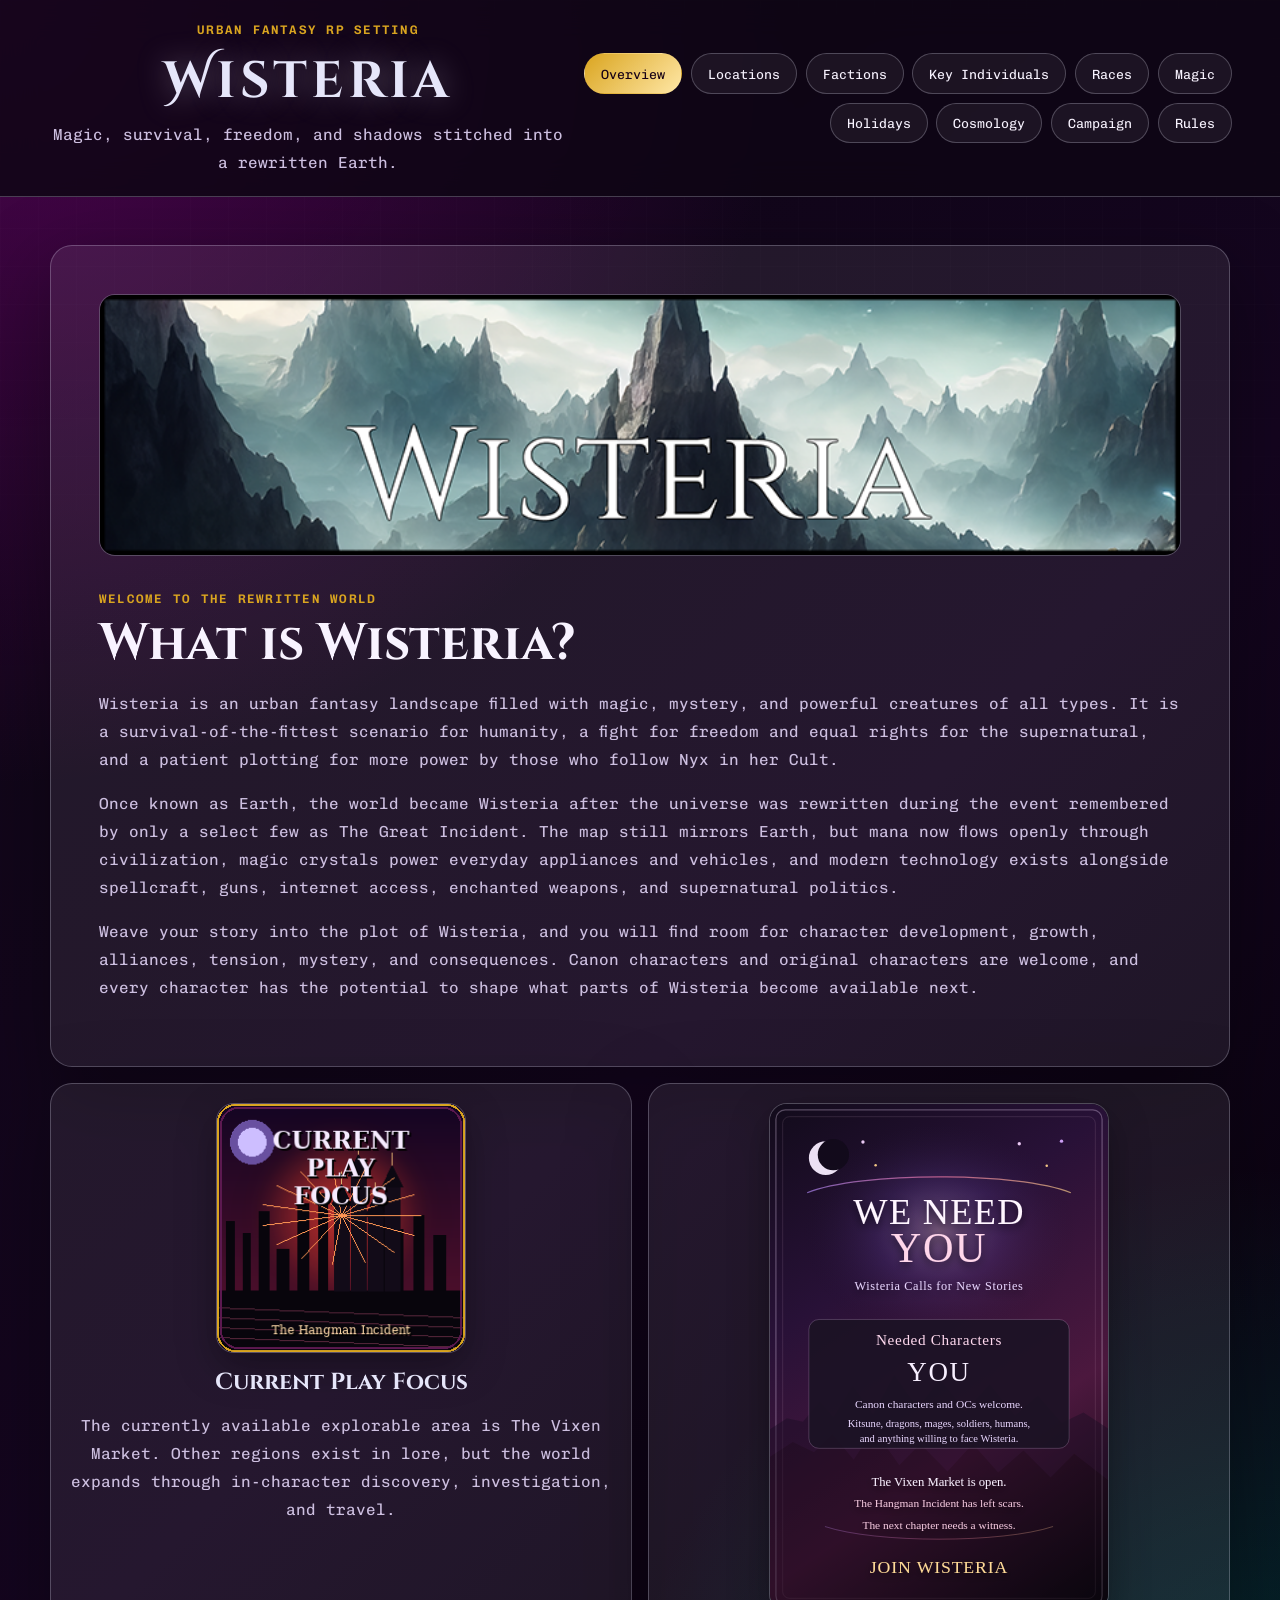
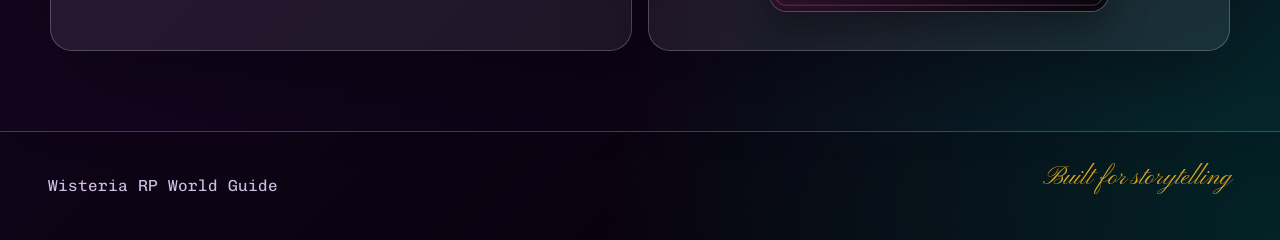
==== index.html @ d71d9c73 "Update 8" ====
<!DOCTYPE html>
<html lang="en">
<head>
  <meta charset="UTF-8" />
  <meta name="viewport" content="width=device-width, initial-scale=1.0" />
  <meta name="description" content="Wisteria RP world guide and navigation hub." />
  <title>Wisteria World</title>
  <link rel="preconnect" href="https://fonts.googleapis.com">
  <link rel="preconnect" href="https://fonts.gstatic.com" crossorigin>
  <link href="https://fonts.googleapis.com/css2?family=Cinzel:wght@500;700&family=Cinzel+Decorative:wght@700&family=Chivo+Mono:wght@300;400;600&family=Pinyon+Script&display=swap" rel="stylesheet">
  <link rel="icon" href="assets/images/wisteria-planet.png" />
  <link rel="stylesheet" href="styles.css" />
</head>
<body>
  <a class="skip-link" href="#main-content">Skip to content</a>

  <header class="site-header">
    <div class="brand-block">
      <p class="eyebrow">Urban Fantasy RP Setting</p>
      <h1 style="text-align: center;">Wisteria</h1>
      <p class="tagline" style="text-align: center;">Magic, survival, freedom, and shadows stitched into a rewritten Earth.</p>
    </div>

    <button class="nav-toggle" type="button" aria-expanded="false" aria-controls="primary-navigation">
      <span class="sr-only">Toggle navigation</span>
      ☰
    </button>

    <nav id="primary-navigation" class="primary-nav" aria-label="Primary navigation">
      <button class="nav-link active" data-section="overview">Overview</button>
      <button class="nav-link" data-section="locations">Locations</button>
      <button class="nav-link" data-section="factions">Factions</button>
      <button class="nav-link" data-section="characters">Key Individuals</button>
      <button class="nav-link" data-section="races">Races</button>
      <button class="nav-link" data-section="magic">Magic</button>
      <button class="nav-link" data-section="holidays">Holidays</button>
      <button class="nav-link" data-section="cosmology">Cosmology</button>
      <button class="nav-link" data-section="campaign">Campaign</button>
      <button class="nav-link" data-section="rules">Rules</button>
    </nav>
  </header>

  <main id="main-content">
    <section id="overview" class="content-section active-section" aria-labelledby="overview-title">
      <div class="hero-panel overview-hero">
        <figure class="image-frame overview-banner">
          <img src="assets/images/wisteria-title-banner.png" alt="Wisteria title banner over a mountain landscape" />
        </figure>
        <div>
          <p class="eyebrow">Welcome to the rewritten world</p>
          <h2 id="overview-title">What is Wisteria?</h2>
          <p>
            Wisteria is an urban fantasy landscape filled with magic, mystery, and powerful creatures of all types. It is a survival-of-the-fittest scenario for humanity, a fight for freedom and equal rights for the supernatural, and a patient plotting for more power by those who follow Nyx in her Cult.
          </p>
          <p>
            Once known as Earth, the world became Wisteria after the universe was rewritten during the event remembered by only a select few as The Great Incident. The map still mirrors Earth, but mana now flows openly through civilization, magic crystals power everyday appliances and vehicles, and modern technology exists alongside spellcraft, guns, internet access, enchanted weapons, and supernatural politics.
          </p>
          <p>
            Weave your story into the plot of Wisteria, and you will find room for character development, growth, alliances, tension, mystery, and consequences. Canon characters and original characters are welcome, and every character has the potential to shape what parts of Wisteria become available next.
          </p>
        </div>
      </div>

      <div class="info-grid two-column">
        <article class="info-card current-focus-card">
          <img class="square-symbol" src="assets/images/current-play-focus.png" alt="Current Play Focus graphic for the Hangman Incident" />
          <h3>Current Play Focus</h3>
          <p>
            The currently available explorable area is The Vixen Market. Other regions exist in lore, but the world expands through in-character discovery, investigation, and travel.
          </p>
        </article>
        <article class="info-card needed-card">
          <img class="needed-poster" src="assets/images/we-need-you-poster.svg" alt="We Need You poster for Wisteria's Needed Characters section" />
        </article>
      </div>
    </section>

    <section id="locations" class="content-section" aria-labelledby="locations-title">
      <div class="section-heading">
        <p class="eyebrow">Cities and territories</p>
        <h2 id="locations-title">Important Locations</h2>
        <p>Each location is tied to a real-world place so new players can understand where everything sits on Wisteria’s Earth-matching map.</p>
      </div>

      <div class="location-list">
        <article class="feature-card">
          <figure class="image-frame"><img src="assets/images/vixen-market-location-horizontal.jpg" alt="The Vixen Market banner showing a red-lit supernatural city" /></figure>
          <div>
            <h3>The Vixen Market</h3>
            <p class="meta">Real-world location: Paris, France</p>
            <p>
              The Vixen Market is a sprawling city three times the size of Paris, having overtaken the city entirely after Wisteria was born. It is best understood as a self-sufficient supernatural red-light city where prostitution and drugs are legal, but murder and rape are not tolerated. The city contains everything needed to survive within its borders, including a Merchants Circle for wares of all kinds and a farming section that provides food for its population.
            </p>
            <p>
              The Fushimi Clan runs the government of The Vixen Market, with Fushimi Kageka acting as its current leader. The Vixen Market Security serves as the city’s army, defending it from the war between humanity and the supernatural. Kageka maintains a treaty with humanity against Dracul Dominion because she disagrees with the methods used by Kai Natsumi and sympathizes with humans due to having grown up around them.
            </p>
          </div>
        </article>

        <article class="feature-card">
          <figure class="image-frame"><img src="assets/images/eternal-night-city-location-horizontal.jpg" alt="The Eternal Night City banner beneath a moonlit sky" /></figure>
          <div>
            <h3>The Eternal Night City</h3>
            <p class="meta">Real-world location: Oslo, Norway</p>
            <p>
              The Eternal Night City is a city that never sees daylight, ruled by the remaining sliver of Nyx, the True Goddess of Darkness and Night. It is known as one of the greatest gatherings of mages in the world, drawing spellcasters from every race through dreams of the Goddess calling out to them. What truly happens within the city is unknown to outsiders, making it one of the most secretive and dangerous places in Wisteria.
            </p>
            <p>
              The city is protected through both law and magic, with humanity and the supernatural forced to recognize its sovereignty. Any who attack its residents face the full force of the city’s defenses, meaning Nyx herself and the few monsters she still commands. Residents must give at least mana to sustain Nyx so she can continue protecting the city, while humans are often treated as second-class citizens unless they prove themselves worthy of her attention.
            </p>
          </div>
        </article>

        <article class="feature-card">
          <figure class="image-frame"><img src="assets/images/dracul-dominion-location-horizontal.jpg" alt="Dracul Dominion castle on a dark hill beneath storm clouds" /></figure>
          <div>
            <h3>Dracul Dominion</h3>
            <p class="meta">Real-world location: Transylvania / Romania and surrounding countries</p>
            <p>
              Dracul Dominion stretches across Romania and surrounding countries, forming a sanctuary for supernatural creatures from every region and tradition in the world. The Dominion is ruled by King Dracula, also known as Vlad Tepes the Third, with Queen Natsumi as his consort. Its castles, forests, and fortified territories serve as a declaration that the supernatural will never again be owned, hunted, or controlled without resistance.
            </p>
            <p>
              This country is not built only for vampires or creatures of the night, but for supernatural beings of all kinds. It serves as one of the primary fighting forces against anyone attempting to strip supernatural creatures of their freedom or rights. Within its borders, the Tepes Clan stands as one of the most powerful ruling families in Wisteria, with Dracula, Natsumi, Satoru, and Cneajna serving as the heads of the clan.
            </p>
          </div>
        </article>

        <article class="feature-card">
          <figure class="image-frame"><img src="assets/images/new-hope-city-location-horizontal.jpg" alt="New Hope City banner showing a futuristic human stronghold" /></figure>
          <div>
            <h3>New Hope City</h3>
            <p class="meta">Real-world location: Richmond, Virginia, United States</p>
            <p>
              New Hope City is one of the most important human strongholds in Wisteria, located in Richmond, Virginia on the American East Coast. While 85% of the remaining human population exists throughout America rather than in the city alone, New Hope City stands as a major center of human organization, defense, and rebuilding. It is a place where people who were once used to ordinary Earth now struggle to adapt to mana, supernatural politics, and a world that no longer belongs only to them.
            </p>
            <p>
              The United Earth Defense Force resides here, combining modern soldiers, human mages, paladins, light-based magic, crystal-powered equipment, firearms, and salvaged modern infrastructure. The city represents humanity’s attempt to survive without pretending Wisteria can be changed back into the old Earth. It is guarded, tense, ambitious, and deeply aware that every decision may determine whether humanity survives as a power or becomes a footnote.
            </p>
          </div>
        </article>
      </div>

      <div class="section-heading sub-heading">
        <p class="eyebrow">Player References</p>
        <h3>Available City Maps</h3>
        <p>These maps can be used as visual references for in-character movement, district planning, and future exploration.</p>
      </div>

      <div class="map-grid">
        <figure class="map-card">
          <img src="assets/images/vixen-market-map.png" alt="Map of The Vixen Market with Magic District, Red Light District, Fushimi Castle, and surrounding roads" />
          <figcaption>The Vixen Market — current main explorable area.</figcaption>
        </figure>
        <figure class="map-card">
          <img src="assets/images/eternal-night-city-map.png" alt="Map of the City of Eternal Night with Dark Court, Moonlit Road, Night Castle, North Street, Southgate, Moonridge, and Dark Rock" />
          <figcaption>The Eternal Night City — lore reference for later expansion.</figcaption>
        </figure>
      </div>
    </section>

    <section id="factions" class="content-section" aria-labelledby="factions-title">
      <div class="section-heading">
        <p class="eyebrow">Political powers</p>
        <h2 id="factions-title">Factions and Organizations</h2>
        <p>Wisteria’s politics are shaped by treaties, survival, divine influence, and the aftermath of a world that changed faster than anyone could control.</p>
      </div>

      <div class="card-grid">
        <article class="info-card">
          <img class="faction-banner" src="assets/images/legion-of-eternity.png" alt="The Legion of Eternity, Natsumi's supernatural army" />
          <h3>The Legion of Eternity</h3>
          <p>
            The Legion of Eternity is an army of 1,300,000 souls bound to Kai Natsumi, ranging from dragons and fallen angels to vampires, werewolves, demons, humans, oni, and other supernatural beings. It is divided beneath figures such as Yeqon, Vine, Han Riu, a Vampire General, and a Human General, with each section representing a different form of power or conquest. Its known souls include the Lost Army of Cambyses, the Damned Army of Hungary, the Assassins of Blood, the Hounds of War, Traitors, Oni Warriors, the Eight-Tailed Fox, Han Riu, Vine, and Yeqon.
          </p>
        </article>
        <article class="info-card">
          <img class="mini-banner" src="assets/images/vixen-market-location-horizontal.jpg" alt="The Vixen Market banner" />
          <h3>The Vixen Market Security</h3>
          <p>
            The Vixen Market Security is the army and protective force of The Vixen Market, operating under the government of the Fushimi Clan. Its members can be nearly any race from world mythology, though kitsune and fox spirits are especially common and the organization is mostly made up of women. Their purpose is to defend the city from outside forces, especially the growing war between humanity and the supernatural.
          </p>
        </article>
        <article class="info-card">
          <img class="mini-banner" src="assets/images/united-earth-defense-force-heading.png" alt="The United Earth Defense Force banner" />
          <h3>The United Earth Defense Force</h3>
          <p>
            The United Earth Defense Force is humanity’s organized defense against supernatural threats, made up only of humans. Its ranks include modern soldiers, mages, paladins, light-wielders, and specialists trained to blend conventional weapons with mana-based technology. They operate out of New Hope City and represent humanity’s attempt to survive in a world that has become far more dangerous and magical than the Earth they remember.
          </p>
        </article>
        <article class="info-card">
          <img class="mini-banner" src="assets/images/nyx-heading.png" alt="The Titan Goddess of Darkness and the Night banner" />
          <h3>The Cult of Nyx</h3>
          <p>
            The Cult of Nyx resides in The Eternal Night City and worships Nyx, the True Goddess of Darkness and Night. Residents of the city are not forced to join the Cult, as willing prayers and offerings appear to work better than forced devotion. The Cult exists within a city where mages are drawn by dreams, humans are treated poorly unless they prove themselves, and the Goddess herself remains both ruler and mystery.
          </p>
        </article>
        <article class="info-card">
          <img class="faction-banner" src="assets/images/fushimi-clan.png" alt="The Fushimi Clan estate with foxes and kitsune" />
          <h3>The Fushimi Clan</h3>
          <p>
            The Fushimi Clan is a kitsune family that governs The Vixen Market and works with magic connected to the Umbra. The mother traditionally oversees political matters, while the father handles military matters, and the family is known for appraisal, authentication, and identifying even the oldest items in the world. Though they work with dark magic, they are considered kind and compassionate until crossed.
          </p>
        </article>
        <article class="info-card">
          <img class="mini-banner" src="assets/images/tepes-clan-heading.png" alt="The Tepes Clan banner" />
          <h3>The Tepes Clan</h3>
          <p>
            The Tepes Clan is the ruling clan of Dracul Dominion, led by King Dracula, his consort Queen Natsumi, and their children Satoru and Cneajna. Their rule centers on supernatural freedom, military strength, and refusing to allow supernatural beings to be oppressed again. Their politics are closely tied to Dracula’s history as Vlad Tepes the Third and the supernatural world’s need for a country that belongs to them.
          </p>
        </article>
      </div>
    </section>

    <section id="characters" class="content-section" aria-labelledby="characters-title">
      <div class="section-heading">
        <p class="eyebrow">Lore figures</p>
        <h2 id="characters-title">Important Individuals</h2>
        <p>These are major names that shape Wisteria’s politics, cosmology, and mysteries.</p>
      </div>

      <div class="accordion-list">
        <details open>
          <summary>Nyx</summary>
          <figure class="character-image-frame">
            <img src="assets/images/true-god.png" alt="Nyx, the True Goddess of Darkness and Night" />
          </figure>
          <p>
            Nyx is the True Goddess of Darkness and Night, now surviving as a sliver of her former self within The Eternal Night City. She rules the city through fear, devotion, protection, and dreams, drawing mages from all races to her domain. Her feelings toward humanity are openly hostile, though humans who prove themselves may be treated with a strange form of doting possession.
          </p>
        </details>
        <details>
          <summary>Erebos</summary>
          <p>
            Erebos is the True God of Light and the counterpart to Nyx, his light being the reason stars shine through her darkness. He was once consumed by Nyx after she witnessed The Truth of Creation, and his release became central to saving both gods from each other and themselves. His existence represents balance, contrast, and the light that survives even inside darkness.
          </p>
        </details>
        <details>
          <summary>Khaos</summary>
          <p>
            Khaos is the Ultimate One, the supreme entity tied to creation and the origin of True Gods and universes. He created while the Nothingness threatened to consume everything, including the universes themselves. Despite punishing Nyx, he continued feeding her the energy needed to survive, an act understood by the True God of Magic as love rather than negligence.
          </p>
        </details>
        <details>
          <summary>Mato Chiyoto</summary>
          <p>
            Mato Chiyoto is the True Goddess of Humanity, though this truth is not common knowledge. A part of herself has been separated to live as human, barely recalling the events that shaped the old book series and the foundation of Wisteria. Her connection to humanity, Yoki, and the rewritten world is meant to remain mysterious until uncovered through play.
          </p>
        </details>
        <details>
          <summary>King Dracula / Vlad Tepes the Third</summary>
          <p>
            King Dracula, also known as Vlad Tepes the Third, rules Dracul Dominion as a monarch of the supernatural. His legacy draws from both the historical Vlad and the legendary vampire Dracula, making him a political and symbolic force. With Queen Natsumi as his consort, he rules a country meant to protect supernatural freedom at any cost.
          </p>
        </details>
        <details>
          <summary>Queen Natsumi</summary>
          <p>
            Queen Natsumi is King Dracula’s consort and one of the most dangerous supernatural figures in Wisteria. She commands the Legion of Eternity, an army made from 1.3 million souls, including beings collected across centuries of war and survival. Her methods are controversial, especially to Fushimi Kageka, who believes Natsumi’s approach risks replacing one kind of oppression with another.
          </p>
        </details>
        <details>
          <summary>Fushimi Kageka</summary>
          <p>
            Fushimi Kageka is the leader of The Vixen Market and a member of the ruling Fushimi Clan. She sympathizes with humanity due to having grown up alongside humans and has formed a treaty with them against Dracul Dominion. Her leadership is political, magical, and deeply personal, as she must keep The Vixen Market stable while the world around it fractures.
          </p>
        </details>
        <details>
          <summary>Satoru and Cneajna Tepes</summary>
          <p>
            Satoru and Cneajna are the children of Dracula and Natsumi and heads within the Tepes Clan. Cneajna is currently involved in the takeover of Russia, while Satoru travels as he pleases. Both represent the next generation of Dracul Dominion’s royal power and the expansion of supernatural military influence.
          </p>
        </details>
      </div>
    </section>

    <section id="races" class="content-section" aria-labelledby="races-title">
      <div class="section-heading">
        <p class="eyebrow">Playable possibilities</p>
        <h2 id="races-title">Races of Wisteria</h2>
        <p>Wisteria can contain beings from practically any worldly mythology, but these are core examples already used or discussed.</p>
      </div>

      <div class="race-toolbar">
        <label for="race-search">Filter races</label>
        <input id="race-search" type="search" placeholder="Search races, traits, or origins..." />
      </div>

      <div class="race-grid" id="race-grid">
        <article class="race-card" data-tags="human mundane modern soldiers mages paladins light"><h3>Humans</h3><p>Mortals who once knew ordinary Earth and now struggle to survive Wisteria. Some remain ordinary civilians, while others become modern soldiers, mages, paladins, or light-wielders in the United Earth Defense Force.</p></article>
        <article class="race-card" data-tags="kitsune fox japanese illusion fire"><h3>Kitsune</h3><p>Fox spirits with strong ties to illusion, fox fire, magic, and clan politics. The Fushimi Clan is one of the most important kitsune families, though the species is dangerously reduced in number.</p></article>
        <article class="race-card" data-tags="dragon flight ancient resilient heat"><h3>Dragons</h3><p>Ancient and powerful beings known for resilience, flight, magic, and immense strength. The Day of Flight celebrates the moment dragons of the old world were freed and allowed to return home toward Russia.</p></article>
        <article class="race-card" data-tags="vampire undead blood dracul hungary"><h3>Vampires</h3><p>Undead blood-drinkers tied heavily to Dracul Dominion, the Damned Army of Hungary, and Dracula’s legacy. Individually they may vary, but together they can become a nearly unstoppable force.</p></article>
        <article class="race-card" data-tags="werewolf lycanthrope hounds war wolf"><h3>Werewolves</h3><p>Lycanthropes deeply tied to the Three-Way War and the Hounds of War. Many were nearly eradicated during that conflict, and those bound to Natsumi are summoned trapped in wolf form.</p></article>
        <article class="race-card" data-tags="demon vine hell infernal"><h3>Demons</h3><p>Infernal beings with many forms and powers. Vine is one of the most notable, described as a great king and earl who commands water, towers, walls, hidden truths, and demonic vessels.</p></article>
        <article class="race-card" data-tags="angel fallen watcher yeqon holy fire"><h3>Angels and Fallen Angels</h3><p>Celestial beings tied to holy fire, divine weapons, and ancient rebellion. Yeqon, also known as Jeqon or Yaqum, was the Watcher who tempted other Watchers into relations with humans.</p></article>
        <article class="race-card" data-tags="mage wizard magic spells mana"><h3>Mages and Wizards</h3><p>Spellcasters who manipulate mana, study magic, and may be drawn to places like The Eternal Night City by dreams of Nyx. They may practice elemental, arcane, divine, illusion, blood, shadow, nature, or other forms of magic.</p></article>
        <article class="race-card" data-tags="oni japanese demon warrior"><h3>Oni</h3><p>Japanese demons known for strength and violence. Oni Warriors were consumed into the Legion of Eternity after attempting to kill off villages and crossing Natsumi.</p></article>
        <article class="race-card" data-tags="goblin orc clans savage"><h3>Goblins and Orcs</h3><p>Brutal supernatural groups that became part of Natsumi’s history through conquest. Goblin Clans and Orcs represent the consequences of predatory violence in a world where stronger predators exist.</p></article>
        <article class="race-card" data-tags="fairies elves spirits nature"><h3>Nature Spirits</h3><p>Fairies, elves, and other natural entities tied to forests, rivers, wood, water, and living land. Some resisted Natsumi, while others offered their essence willingly for refuge.</p></article>
        <article class="race-card" data-tags="holy virgin regenerative blood undead youth"><h3>Holy Virgins</h3><p>Rare individuals with constant regeneration and magically altered blood. Their blood can kill weaker undead, give life and fertility to stronger undead, retain youth, and preserve a mystical form of virginity rooted in spiritual integrity rather than physical anatomy.</p></article>
      </div>
    </section>

    <section id="magic" class="content-section" aria-labelledby="magic-title">
      <div class="section-heading">
        <p class="eyebrow">Mana and spellcraft</p>
        <h2 id="magic-title">Magic of Wisteria</h2>
        <p>Magic exists alongside electricity, internet, guns, and crystal-powered everyday technology.</p>
      </div>

      <div class="info-grid two-column">
        <article class="info-card">
          <h3>Everyday Mana</h3>
          <p>
            Mana flows openly through Wisteria and can be used by trained individuals, magical races, artifacts, and infrastructure. Magic crystals run everyday items such as washing machines and cars, while modern weapons and the internet still remain part of ordinary life.
          </p>
        </article>
        <article class="info-card">
          <h3>Hercules Trials and the Seed of Godhood</h3>
          <p>
            The universe can grant a Seed of Godhood through trials, planting divine potential within the soul. Some become gods, some become divine monsters, and rare individuals such as Yoki Kai may exceed every expectation by becoming a True God.
          </p>
        </article>
      </div>

      <h3 class="subheading">Major Magic Types</h3>
      <div class="card-grid compact">
        <article class="info-card"><h4>Elemental Magic</h4><p>Manipulation of earth, air, fire, water, lightning, wood, and metal.</p></article>
        <article class="info-card"><h4>Arcane Magic</h4><p>Study-based spellcraft used for protection, divination, illusion, transformation, and advanced theory.</p></article>
        <article class="info-card"><h4>Divine Magic</h4><p>Power drawn from gods, faith, light, protection, purification, and healing.</p></article>
        <article class="info-card"><h4>Necromancy</h4><p>Magic involving death, spirits, corpses, life force, and communication with the dead.</p></article>
        <article class="info-card"><h4>Alchemy</h4><p>A magical science used to transform matter, brew potions, and create artifacts.</p></article>
        <article class="info-card"><h4>Illusion Magic</h4><p>Magic that deceives the senses and can create convincing false realities.</p></article>
        <article class="info-card"><h4>Enchantment Magic</h4><p>Magic that imbues objects, weapons, charms, or beings with special properties.</p></article>
        <article class="info-card"><h4>Summoning Magic</h4><p>Magic that calls creatures, spirits, demons, or other entities from other places.</p></article>
        <article class="info-card"><h4>Blood Magic</h4><p>Magic powered through blood, life force, lineage, ritual, and sacrifice.</p></article>
        <article class="info-card"><h4>Shadow Magic</h4><p>Magic involving darkness, concealment, travel through shadows, and draining force.</p></article>
        <article class="info-card"><h4>Nature Magic</h4><p>Magic tied to plants, animals, forests, rivers, spirits, healing, and natural balance.</p></article>
      </div>

      <h3 class="subheading">Elemental Branches</h3>
      <div class="timeline">
        <article><h4>Earth</h4><p>Stone, soil, minerals, metal deposits, barriers, terrain shaping, and golem-like constructs.</p></article>
        <article><h4>Air</h4><p>Wind, storms, clouds, weather movement, flight assistance, and wind barriers.</p></article>
        <article><h4>Fire</h4><p>Flame, heat, combustion, purification, destruction, and fire-based entities.</p></article>
        <article><h4>Water</h4><p>Water, moisture, ice, waves, healing currents, and fluid control.</p></article>
        <article><h4>Lightning</h4><p>Electricity, storm energy, conductivity, charged attacks, and energy manipulation.</p></article>
        <article><h4>Wood</h4><p>Plants, trees, growth, roots, healing groves, forest spirits, and living structures.</p></article>
        <article><h4>Metal</h4><p>Ores, alloys, weapons, armor, constructs, and manipulation of metal objects.</p></article>
      </div>
    </section>

    <section id="holidays" class="content-section" aria-labelledby="holidays-title">
      <div class="section-heading">
        <p class="eyebrow">Culture and celebrations</p>
        <h2 id="holidays-title">Holidays of Wisteria</h2>
      </div>

      <div class="holiday-block">
        <img class="section-banner" src="assets/images/day-of-flight-heading.png" alt="The Day of Flight banner featuring dragons" />
        <h3>The Day of Flight</h3>
        <p>
          The Day of Flight is a supernatural holiday marking the first official day of freedom from humanity’s oppression. It commemorates the dragons of the old world being set free in the new world, taking to the skies and flying back toward Russia. It is celebrated with fireworks, parties, public gatherings, and open displays of magic.
        </p>
        <ul>
          <li>Attend fireworks shows and dragon-themed sky performances.</li>
          <li>Join street parties and music events in supernatural districts.</li>
          <li>Share stories of liberation, survival, and old-world oppression.</li>
          <li>Light lanterns or magical flames in honor of freed dragons.</li>
        </ul>
      </div>

      <div class="holiday-block">
        <img class="section-banner" src="assets/images/night-revelry-heading.png" alt="The Night of Revelry banner showing fireworks over a dark city" />
        <h3>The Night of Revelry</h3>
        <p>
          The Night of Revelry is a supernatural holiday celebrated in places such as The Vixen Market and The Eternal Night City. It is a night of indulgence, magic, performance, food, music, and ritual, where supernatural beings gather beneath the night sky to cast aside restraint. The holiday emphasizes spectacle, pleasure, old traditions, and the joy of existing freely.
        </p>
        <ul>
          <li>Visit the Midnight Carnival for acrobatics, fire dancing, and illusions.</li>
          <li>Join the Feast of Delights and sample food from across Wisteria.</li>
          <li>Dance in supernatural street circles or formal masked revels.</li>
          <li>Participate in rituals honoring old spirits, deities, and ancestors.</li>
        </ul>
      </div>

      <div class="holiday-block">
        <img class="section-banner" src="assets/images/harvest-festival-heading.png" alt="The Harvest Festival banner over a glowing night market" />
        <h3>Harvest Festival</h3>
        <p>
          The Harvest Festival is a human holiday focused on gratitude, food, survival, and community. It is not widely celebrated in The Vixen Market, The Eternal Night City, or Dracul Dominion outside of small groups. The holiday is especially important to human settlements still clinging to the old rhythms of Earth.
        </p>
        <ul>
          <li>Explore harvest markets with produce, crafts, and homemade goods.</li>
          <li>Attend communal feasts and share food with neighbors.</li>
          <li>Join folk music, dancing, and seasonal games.</li>
          <li>Give thanks for farms, workers, and survival through the year.</li>
        </ul>
      </div>

      <div class="holiday-block">
        <img class="section-banner" src="assets/images/unity-day-heading.png" alt="Unity Day banner over a human city celebration" />
        <h3>Unity Day</h3>
        <p>
          Unity Day is a human holiday dedicated to solidarity, tolerance, diversity, and cooperation. It is rooted in humanity’s need to remain united after the birth of Wisteria and the upheaval caused by supernatural conflict. It is often observed with service work, speeches, vigils, and human cultural events.
        </p>
        <ul>
          <li>Attend multicultural festivals, concerts, and exhibitions.</li>
          <li>Participate in interfaith or peace-focused gatherings.</li>
          <li>Volunteer for community service and rebuilding efforts.</li>
          <li>Join candlelight vigils honoring unity and survival.</li>
        </ul>
      </div>
    </section>

    <section id="cosmology" class="content-section" aria-labelledby="cosmology-title">
      <div class="section-heading">
        <p class="eyebrow">Gods and cosmic structure</p>
        <h2 id="cosmology-title">Cosmological Hierarchy</h2>
      </div>

      <figure class="cosmos-image">
        <img src="assets/images/wisteria-planet.png" alt="A stylized planet icon representing Wisteria" />
      </figure>

      <div class="hierarchy">
        <article>
          <h3>Khaos, The Ultimate One</h3>
          <p>Khaos is the supreme entity connected to creation, universes, and the origin of the True Gods. He exists beyond normal divinity and is tied to the creation of realities while the Nothingness attempts to devour them.</p>
        </article>
        <article>
          <h3>True Gods</h3>
          <p>True Gods stand above normal gods and include Nyx, Erebos, Mato Chiyoto, the True God of Time, the True God of Death, and the True God of Magic. They embody cosmic concepts rather than regional worship alone.</p>
        </article>
        <article>
          <h3>Normal Gods</h3>
          <p>Normal gods vary by region and pantheon. Examples may include Greek, Japanese, Norse, and other mythological deities such as Aphrodite, Ares, Amaterasu, Susanoo, Tsukuyomi, Odin, Thor, and Freyja.</p>
        </article>
        <article>
          <h3>Major Deities and Powerful Entities</h3>
          <p>This level includes world-shaping supernatural rulers and figures such as King Dracula, Queen Natsumi, and other beings with immense influence who are not categorized as True Gods.</p>
        </article>
        <article>
          <h3>Supernatural and Mortal Populace</h3>
          <p>Humans, kitsune, dragons, mages, vampires, werewolves, demons, angels, and countless other races live within the consequences of the cosmic hierarchy, whether they understand it or not.</p>
        </article>
      </div>
    </section>

    <section id="campaign" class="content-section" aria-labelledby="campaign-title">
      <div class="section-heading">
        <p class="eyebrow">Current storyline</p>
        <h2 id="campaign-title">Journey Through The Vixen Market</h2>
      </div>

      <article class="story-panel">
        <img class="section-banner" src="assets/images/vixen-market-location-horizontal.jpg" alt="The Vixen Market during a red-lit night" />
        <h3>The Hangman Incident</h3>
        <p>
          Recently, The Vixen Market was the scene of a horrific event now known as the Hangman Incident. During a celebration welcoming those who had joined Wisteria to help with its growing problems, an explosion tore through the festivities and plunged the streets into chaos. From the destruction emerged Yoshiba Akane, also known as Hangman, who began slaughtering those in her path and using corpses as puppets and weapons.
        </p>
        <p>
          Akane’s path led toward Fushimi Castle, forcing defenders, visitors, and residents into a brutal struggle to stop her before she reached the heart of the city’s power. She was stopped, but not captured, and has since vanished from the city. The attack caused many deaths, widespread fear, and serious questions that must be answered through in-character investigation.
        </p>
      </article>

      <div class="info-grid two-column">
        <article class="info-card">
          <h3>Available Area</h3>
          <p>
            The Vixen Market is currently the main explorable area. The world will expand through character action, investigation, travel, and discovery.
          </p>
        </article>
        <article class="info-card">
          <h3>In-Character Paths</h3>
          <ul>
            <li>Investigate the Hangman Incident.</li>
            <li>Help rebuild damaged parts of the market.</li>
            <li>Support victims and their families.</li>
            <li>Strengthen defenses around Fushimi Castle.</li>
            <li>Track rumors, clues, and suspicious movement.</li>
            <li>Use the chaos for political maneuvering.</li>
          </ul>
        </article>
      </div>
    </section>

    <section id="rules" class="content-section" aria-labelledby="rules-title">
      <div class="section-heading">
        <p class="eyebrow">Community information</p>
        <h2 id="rules-title">Admin, World Information, and Rules</h2>
      </div>

      <div class="admin-box">
        <h3>Out-of-Character World Note</h3>
        <p>
          Wisteria is currently downsizing what is explorable to The Vixen Market. Other locations exist in the world, but expanding access to them will require in-character exploration and progression.
        </p>
        <p>
          There are no strict activity checks. However, no interaction at all can result in removal, no matter how integral a character may seem to the story. Life happens, but players are expected to communicate when they need time away.
        </p>
      </div>

      <ol class="rules-list">
        <li><strong>Respect others.</strong> Treat players kindly both in and out of character. Harassment, discrimination, and cruelty are not tolerated.</li>
        <li><strong>Follow roleplay etiquette.</strong> Avoid god-modding, metagaming, and forcing outcomes onto other characters without permission.</li>
        <li><strong>Use consent for major actions.</strong> Communicate before major injuries, romance, trauma-heavy scenes, captures, or story-changing consequences.</li>
        <li><strong>Keep OOC and IC separate.</strong> Characters may fight, lie, or disagree, but players should remain respectful and clear out of character.</li>
        <li><strong>Resolve conflict calmly.</strong> Bring issues to admin when needed, and avoid escalating disputes publicly.</li>
        <li><strong>Handle mature themes responsibly.</strong> Wisteria contains dark lore, but scenes should respect boundaries and room rules.</li>
        <li><strong>Engage with the world.</strong> Characters should interact, investigate, build relationships, and contribute to the story.</li>
        <li><strong>Have fun and communicate.</strong> The goal is collaborative storytelling, character growth, and a shared world people enjoy building together.</li>
      </ol>
    </section>
  </main>

  <footer class="site-footer">
    <p>Wisteria RP World Guide</p>
    <p class="signature">Built for storytelling</p>
  </footer>

  <script src="script.js"></script>
</body>
</html>
---- styles.css ----
:root {
  --indigo: #4b0082;
  --lavender: #e6e6fa;
  --teal: #008080;
  --gold: #daa520;
  --charcoal: #36454f;
  --purple: #800080;
  --blackberry: #14051f;
  --night: #0f0715;
  --panel: rgba(255, 255, 255, 0.075);
  --panel-strong: rgba(255, 255, 255, 0.12);
  --text: #f8f3ff;
  --muted: #cdbfe0;
  --border: rgba(230, 230, 250, 0.25);
  --shadow: 0 24px 80px rgba(0, 0, 0, 0.35);
  --radius: 22px;
}

* {
  box-sizing: border-box;
}

html {
  scroll-behavior: smooth;
}

body {
  margin: 0;
  font-family: "Chivo Mono", monospace;
  color: var(--text);
  background:
    radial-gradient(circle at top left, rgba(128, 0, 128, 0.55), transparent 35%),
    radial-gradient(circle at bottom right, rgba(0, 128, 128, 0.35), transparent 30%),
    linear-gradient(135deg, var(--night), var(--blackberry) 55%, #050208);
  min-height: 100vh;
}

body::before {
  content: "";
  position: fixed;
  inset: 0;
  pointer-events: none;
  background-image:
    linear-gradient(rgba(255,255,255,0.025) 1px, transparent 1px),
    linear-gradient(90deg, rgba(255,255,255,0.025) 1px, transparent 1px);
  background-size: 38px 38px;
  mask-image: linear-gradient(to bottom, rgba(0,0,0,0.75), transparent 85%);
}

.skip-link {
  position: absolute;
  left: -999px;
  top: 1rem;
  background: var(--gold);
  color: #1b0e00;
  padding: 0.75rem 1rem;
  border-radius: 999px;
  z-index: 20;
}

.skip-link:focus {
  left: 1rem;
}

.site-header {
  position: sticky;
  top: 0;
  z-index: 10;
  display: grid;
  grid-template-columns: 1fr auto;
  gap: 1rem;
  align-items: center;
  padding: 1.2rem clamp(1rem, 4vw, 3rem);
  border-bottom: 1px solid var(--border);
  backdrop-filter: blur(18px);
  background: rgba(15, 7, 21, 0.85);
}

.brand-block h1 {
  margin: 0;
  font-family: "Cinzel Decorative", serif;
  font-size: clamp(2rem, 4vw, 4rem);
  letter-spacing: 0.08em;
  color: var(--lavender);
  text-shadow: 0 0 30px rgba(230, 230, 250, 0.35);
}

.eyebrow {
  margin: 0 0 0.35rem;
  color: var(--gold);
  text-transform: uppercase;
  letter-spacing: 0.18em;
  font-size: 0.78rem;
  font-weight: 600;
}

.tagline {
  margin: 0.3rem 0 0;
  color: var(--muted);
  max-width: 55rem;
}

.nav-toggle {
  display: none;
  border: 1px solid var(--border);
  color: var(--text);
  background: var(--panel);
  border-radius: 12px;
  padding: 0.6rem 0.8rem;
  font-size: 1.3rem;
  cursor: pointer;
}

.primary-nav {
  grid-column: 1 / -1;
  display: flex;
  flex-wrap: wrap;
  gap: 0.55rem;
}

.nav-link {
  border: 1px solid var(--border);
  border-radius: 999px;
  color: var(--text);
  background: rgba(255, 255, 255, 0.06);
  padding: 0.7rem 1rem;
  font-family: inherit;
  cursor: pointer;
  transition: transform 0.2s ease, border-color 0.2s ease, background 0.2s ease;
}

.nav-link:hover,
.nav-link:focus-visible {
  transform: translateY(-2px);
  border-color: var(--gold);
  background: rgba(218, 165, 32, 0.15);
}

.nav-link.active {
  color: #160016;
  background: linear-gradient(135deg, var(--gold), #ffe7a6);
  border-color: transparent;
}

main {
  width: min(1180px, calc(100% - 2rem));
  margin: 0 auto;
  padding: clamp(1.25rem, 4vw, 3rem) 0 5rem;
}

.content-section {
  display: none;
  animation: fadeIn 0.3s ease both;
}

.active-section {
  display: block;
}

@keyframes fadeIn {
  from { opacity: 0; transform: translateY(8px); }
  to { opacity: 1; transform: translateY(0); }
}

h2,
h3,
h4 {
  font-family: "Cinzel", serif;
  line-height: 1.15;
}

h2 {
  font-size: clamp(2rem, 4vw, 3.5rem);
  margin: 0 0 1rem;
}

h3 {
  font-size: 1.45rem;
  color: var(--lavender);
  margin: 0 0 0.75rem;
}

h4 {
  color: #fff5cf;
  margin: 0 0 0.5rem;
}

p,
li {
  line-height: 1.75;
  color: var(--muted);
}

.hero-panel,
.feature-card,
.info-card,
.story-panel,
.admin-box,
.holiday-block,
.hierarchy article,
.accordion-list details,
.timeline article,
.race-card {
  border: 1px solid var(--border);
  background: var(--panel);
  box-shadow: var(--shadow);
  border-radius: var(--radius);
}

.hero-panel {
  display: grid;
  grid-template-columns: minmax(0, 1.5fr) minmax(260px, 0.75fr);
  gap: 2rem;
  padding: clamp(1.4rem, 4vw, 3rem);
  min-height: 420px;
  align-items: stretch;
}

.image-slot {
  min-height: 220px;
  display: grid;
  place-items: center;
  border-radius: calc(var(--radius) - 6px);
  border: 1px dashed rgba(230, 230, 250, 0.35);
  background:
    linear-gradient(135deg, rgba(75,0,130,0.4), rgba(0,128,128,0.15)),
    rgba(255,255,255,0.05);
  color: rgba(248, 243, 255, 0.7);
  text-align: center;
  font-family: "Cinzel", serif;
}

.image-slot.large {
  min-height: 100%;
}


.image-frame {
  margin: 0;
  min-height: 220px;
  overflow: hidden;
  border-radius: calc(var(--radius) - 6px);
  border: 1px solid rgba(230, 230, 250, 0.28);
  background: rgba(0, 0, 0, 0.28);
  box-shadow: inset 0 0 0 1px rgba(255,255,255,0.04);
}

.image-frame.large {
  min-height: 100%;
}

.image-frame img,
.section-banner {
  display: block;
  width: 100%;
  height: 100%;
  object-fit: cover;
}

.section-banner {
  max-height: 220px;
  margin: 0 0 1rem;
  border-radius: calc(var(--radius) - 8px);
  border: 1px solid rgba(230, 230, 250, 0.25);
  object-position: center;
}

.cosmos-image {
  display: grid;
  place-items: center;
  margin: 0 auto 1.5rem;
  max-width: 280px;
  padding: 1.2rem;
  border: 1px solid var(--border);
  border-radius: 50%;
  background: radial-gradient(circle, rgba(255,255,255,0.16), rgba(0,128,128,0.08), transparent 68%);
}

.cosmos-image img {
  width: min(220px, 70vw);
  height: auto;
  display: block;
}


.section-heading {
  margin-bottom: 1.5rem;
  max-width: 850px;
}

.info-grid,
.card-grid,
.race-grid,
.location-list,
.hierarchy,
.timeline {
  display: grid;
  gap: 1rem;
}

.two-column {
  grid-template-columns: repeat(2, minmax(0, 1fr));
  margin-top: 1rem;
}

.card-grid {
  grid-template-columns: repeat(3, minmax(0, 1fr));
}

.card-grid.compact {
  grid-template-columns: repeat(4, minmax(0, 1fr));
}

.info-card,
.race-card,
.holiday-block,
.story-panel,
.admin-box,
.hierarchy article,
.timeline article {
  padding: 1.2rem;
}

.info-card:hover,
.race-card:hover,
.feature-card:hover {
  background: var(--panel-strong);
}

.needed-you {
  font-size: clamp(2rem, 4vw, 3.6rem);
  line-height: 1;
  margin: 0.4rem 0;
  color: var(--gold);
  font-family: "Cinzel Decorative", serif;
}

.location-list {
  grid-template-columns: 1fr;
}

.feature-card {
  display: grid;
  grid-template-columns: 280px 1fr;
  gap: 1.2rem;
  padding: 1rem;
}

.meta {
  color: #fff0b3;
  margin-top: -0.3rem;
}

.accordion-list {
  display: grid;
  gap: 0.85rem;
}

.accordion-list details {
  padding: 0.9rem 1.2rem;
}

.accordion-list summary {
  cursor: pointer;
  font-family: "Cinzel", serif;
  color: var(--lavender);
  font-size: 1.25rem;
  padding: 0.4rem 0;
}

.race-toolbar {
  margin-bottom: 1rem;
  display: grid;
  gap: 0.45rem;
  max-width: 520px;
}

.race-toolbar label {
  color: var(--gold);
  text-transform: uppercase;
  letter-spacing: 0.12em;
  font-size: 0.8rem;
}

.race-toolbar input {
  width: 100%;
  padding: 0.9rem 1rem;
  border-radius: 999px;
  border: 1px solid var(--border);
  background: rgba(255,255,255,0.07);
  color: var(--text);
  font-family: inherit;
}

.race-toolbar input::placeholder {
  color: rgba(248, 243, 255, 0.45);
}

.race-grid {
  grid-template-columns: repeat(3, minmax(0, 1fr));
}

.subheading {
  margin: 2rem 0 1rem;
}

.timeline {
  grid-template-columns: repeat(7, minmax(0, 1fr));
}

.holiday-block {
  margin-bottom: 1rem;
}

.holiday-block ul,
.info-card ul {
  padding-left: 1.2rem;
}

.hierarchy {
  grid-template-columns: 1fr;
}

.hierarchy article {
  position: relative;
  overflow: hidden;
}

.hierarchy article::before {
  content: "";
  position: absolute;
  inset: 0 auto 0 0;
  width: 5px;
  background: linear-gradient(var(--gold), var(--teal), var(--purple));
}

.story-panel {
  margin-bottom: 1rem;
  padding: 1.5rem;
}

.rules-list {
  display: grid;
  gap: 0.7rem;
  padding-left: 1.3rem;
}

.site-footer {
  display: flex;
  justify-content: space-between;
  gap: 1rem;
  padding: 1.5rem clamp(1rem, 4vw, 3rem);
  border-top: 1px solid var(--border);
  color: var(--muted);
  background: rgba(0,0,0,0.24);
}

.signature {
  font-family: "Pinyon Script", cursive;
  font-size: 1.6rem;
  color: var(--gold);
  margin: 0;
}

.sr-only {
  position: absolute;
  width: 1px;
  height: 1px;
  padding: 0;
  margin: -1px;
  overflow: hidden;
  clip: rect(0, 0, 0, 0);
  white-space: nowrap;
  border: 0;
}

.hidden {
  display: none;
}

@media (max-width: 960px) {
  .hero-panel,
  .feature-card,
  .two-column {
    grid-template-columns: 1fr;
  }

  .card-grid,
  .race-grid {
    grid-template-columns: repeat(2, minmax(0, 1fr));
  }

  .card-grid.compact,
  .timeline {
    grid-template-columns: repeat(2, minmax(0, 1fr));
  }
}

@media (max-width: 720px) {
  .site-header {
    grid-template-columns: 1fr auto;
  }

  .nav-toggle {
    display: inline-grid;
  }

  .primary-nav {
    display: none;
    flex-direction: column;
  }

  .primary-nav.open {
    display: flex;
  }

  .nav-link {
    width: 100%;
    text-align: left;
  }

  .card-grid,
  .race-grid,
  .card-grid.compact,
  .timeline {
    grid-template-columns: 1fr;
  }

  .site-footer {
    flex-direction: column;
  }
}


.sub-heading {
  margin-top: 2.5rem;
}

.map-grid {
  display: grid;
  grid-template-columns: repeat(2, minmax(0, 1fr));
  gap: 1.25rem;
  margin-top: 1rem;
}

.map-card {
  margin: 0;
  border: 1px solid var(--border);
  background: var(--panel);
  border-radius: var(--radius);
  overflow: hidden;
  box-shadow: var(--shadow);
}

.map-card img {
  width: 100%;
  display: block;
  aspect-ratio: 1 / 0.78;
  object-fit: cover;
  object-position: center;
}

.map-card figcaption {
  padding: 1rem;
  color: var(--muted);
  line-height: 1.6;
}

.mini-banner {
  width: 100%;
  display: block;
  aspect-ratio: 3 / 1;
  object-fit: cover;
  border-radius: calc(var(--radius) - 8px);
  border: 1px solid var(--border);
  margin-bottom: 1rem;
}

.mini-symbol {
  width: min(150px, 45%);
  float: right;
  margin: 0 0 1rem 1rem;
  border-radius: 18px;
  border: 1px solid var(--border);
  background: rgba(255,255,255,0.08);
}

@media (max-width: 800px) {
  .map-grid {
    grid-template-columns: 1fr;
  }

  .mini-symbol {
    float: none;
    width: 150px;
    margin: 0 0 1rem;
  }
}


/* Overview hero banner fix: keep the Wisteria header horizontal and fully visible. */
.overview-hero {
  grid-template-columns: 1fr;
  min-height: auto;
  align-items: start;
}

.overview-banner {
  width: 100%;
  min-height: 0;
  background: rgba(0, 0, 0, 0.28);
}

.overview-banner img {
  width: 100%;
  height: auto;
  max-height: none;
  object-fit: contain;
  object-position: center;
}

.current-focus-card {
  text-align: center;
}

.square-symbol {
  display: block;
  width: 250px;
  height: 250px;
  object-fit: cover;
  margin: 0 auto 1rem;
  border-radius: 18px;
  border: 1px solid rgba(230, 230, 250, 0.28);
  box-shadow: 0 14px 38px rgba(0, 0, 0, 0.35);
}

/* Needed Characters poster */
.needed-card {
  text-align: center;
}

.needed-poster {
  display: block;
  width: min(100%, 340px);
  height: auto;
  margin: 0 auto 1.2rem;
  border-radius: 18px;
  border: 1px solid rgba(230, 230, 250, 0.28);
  box-shadow: 0 14px 38px rgba(0, 0, 0, 0.38);
  background: rgba(0, 0, 0, 0.28);
}


/* Locations: horizontal full-image presentation */
.location-list .feature-card {
  grid-template-columns: 1fr;
  gap: 1rem;
}

.location-list .image-frame {
  width: 100%;
  min-height: 0;
  display: block;
  background: rgba(0, 0, 0, 0.35);
}

.location-list .image-frame img {
  width: 100%;
  height: auto;
  max-height: none;
  object-fit: contain;
  object-position: center;
}

/* Center the player reference / city map headings */
.section-heading.sub-heading {
  text-align: center;
  margin-left: auto;
  margin-right: auto;
}

.section-heading.sub-heading .eyebrow,
.section-heading.sub-heading h3,
.section-heading.sub-heading p {
  text-align: center;
  margin-left: auto;
  margin-right: auto;
}

/* City maps: show the entire map image without cropping */
.map-card img {
  width: 100%;
  height: auto;
  aspect-ratio: auto;
  object-fit: contain;
  object-position: center;
  background: rgba(0, 0, 0, 0.35);
}


/* TRUE horizontal location and map image treatment: generated images are landscape canvases that show the full original art. */
.location-list .feature-card {
  grid-template-columns: 1fr !important;
  gap: 1.25rem;
}

.location-list .image-frame {
  width: 100%;
  min-height: 0 !important;
  aspect-ratio: 16 / 7;
  display: block;
  overflow: hidden;
  background: rgba(0, 0, 0, 0.35);
}

.location-list .image-frame img {
  width: 100%;
  height: 100% !important;
  object-fit: cover !important;
  object-position: center !important;
  display: block;
}

.section-heading.sub-heading {
  width: 100%;
  max-width: 900px;
  text-align: center !important;
  margin: 2.75rem auto 1.25rem !important;
}

.section-heading.sub-heading .eyebrow,
.section-heading.sub-heading h3,
.section-heading.sub-heading p {
  text-align: center !important;
  margin-left: auto !important;
  margin-right: auto !important;
}

.map-grid {
  align-items: start;
}

.map-card img {
  width: 100%;
  height: auto !important;
  aspect-ratio: 16 / 9;
  object-fit: cover !important;
  object-position: center !important;
  display: block;
  background: rgba(0, 0, 0, 0.35);
}


/* Reverted city maps: use original map artwork and show the complete image without horizontal cropping. */
.map-card img {
  width: 100%;
  height: auto !important;
  aspect-ratio: auto !important;
  object-fit: contain !important;
  object-position: center !important;
  display: block;
  background: rgba(0, 0, 0, 0.35);
}

/* Magic section: elemental branches as square cards for better readability */
#magic .timeline {
  grid-template-columns: repeat(auto-fit, minmax(190px, 1fr));
  align-items: stretch;
}

#magic .timeline article {
  aspect-ratio: 1 / 1;
  display: flex;
  flex-direction: column;
  justify-content: center;
  text-align: center;
  padding: 1.2rem;
}

#magic .timeline article h4 {
  margin-bottom: 0.65rem;
}

#magic .timeline article p {
  margin: 0;
  font-size: 0.92rem;
  line-height: 1.55;
}

@media (max-width: 720px) {
  #magic .timeline article {
    aspect-ratio: auto;
    min-height: 180px;
  }
}

/* Holidays: show full banner artwork instead of cropping. */
.holiday-block .section-banner {
  width: 100%;
  height: auto !important;
  max-height: none !important;
  aspect-ratio: auto !important;
  object-fit: contain !important;
  object-position: center !important;
  display: block;
  background: rgba(0, 0, 0, 0.35);
}


/* Important Individuals: horizontal character images inside tabs */
.character-image-frame {
  margin: 0.85rem 0 1rem;
  width: 100%;
  border-radius: calc(var(--radius) - 8px);
  overflow: hidden;
  background: transparent;
}

.character-image-frame img {
  display: block;
  width: 100%;
  height: auto;
  max-height: 360px;
  object-fit: contain;
  object-position: center;
}

/* Header layout update: move navigation to the right and center the tagline. */
.site-header {
  grid-template-columns: minmax(280px, 520px) minmax(0, 1fr);
  align-items: center;
}

.brand-block {
  text-align: center;
  justify-self: start;
  width: 100%;
  max-width: 520px;
}

.brand-block .tagline {
  max-width: 100%;
  margin: 0.35rem auto 0;
  text-align: center;
}

.primary-nav {
  grid-column: 2 / 3;
  grid-row: 1 / 2;
  justify-content: flex-end;
  align-items: center;
  align-self: center;
}

@media (max-width: 960px) {
  .site-header {
    grid-template-columns: 1fr;
  }

  .brand-block {
    justify-self: center;
    max-width: 100%;
  }

  .primary-nav {
    grid-column: 1 / -1;
    grid-row: auto;
    justify-content: center;
  }
}

@media (max-width: 720px) {
  .site-header {
    grid-template-columns: 1fr auto;
  }

  .brand-block {
    justify-self: stretch;
  }

  .primary-nav {
    grid-column: 1 / -1;
    grid-row: auto;
    justify-content: flex-start;
  }
}


/* Factions and Organizations: full horizontal banners for major faction cards */
.faction-banner {
  width: 100%;
  height: auto;
  display: block;
  object-fit: contain;
  object-position: center;
  margin: 0 0 1rem;
  border-radius: calc(var(--radius) - 8px);
  border: 1px solid var(--border);
  background: rgba(0, 0, 0, 0.35);
  box-shadow: 0 12px 28px rgba(0, 0, 0, 0.28);
}
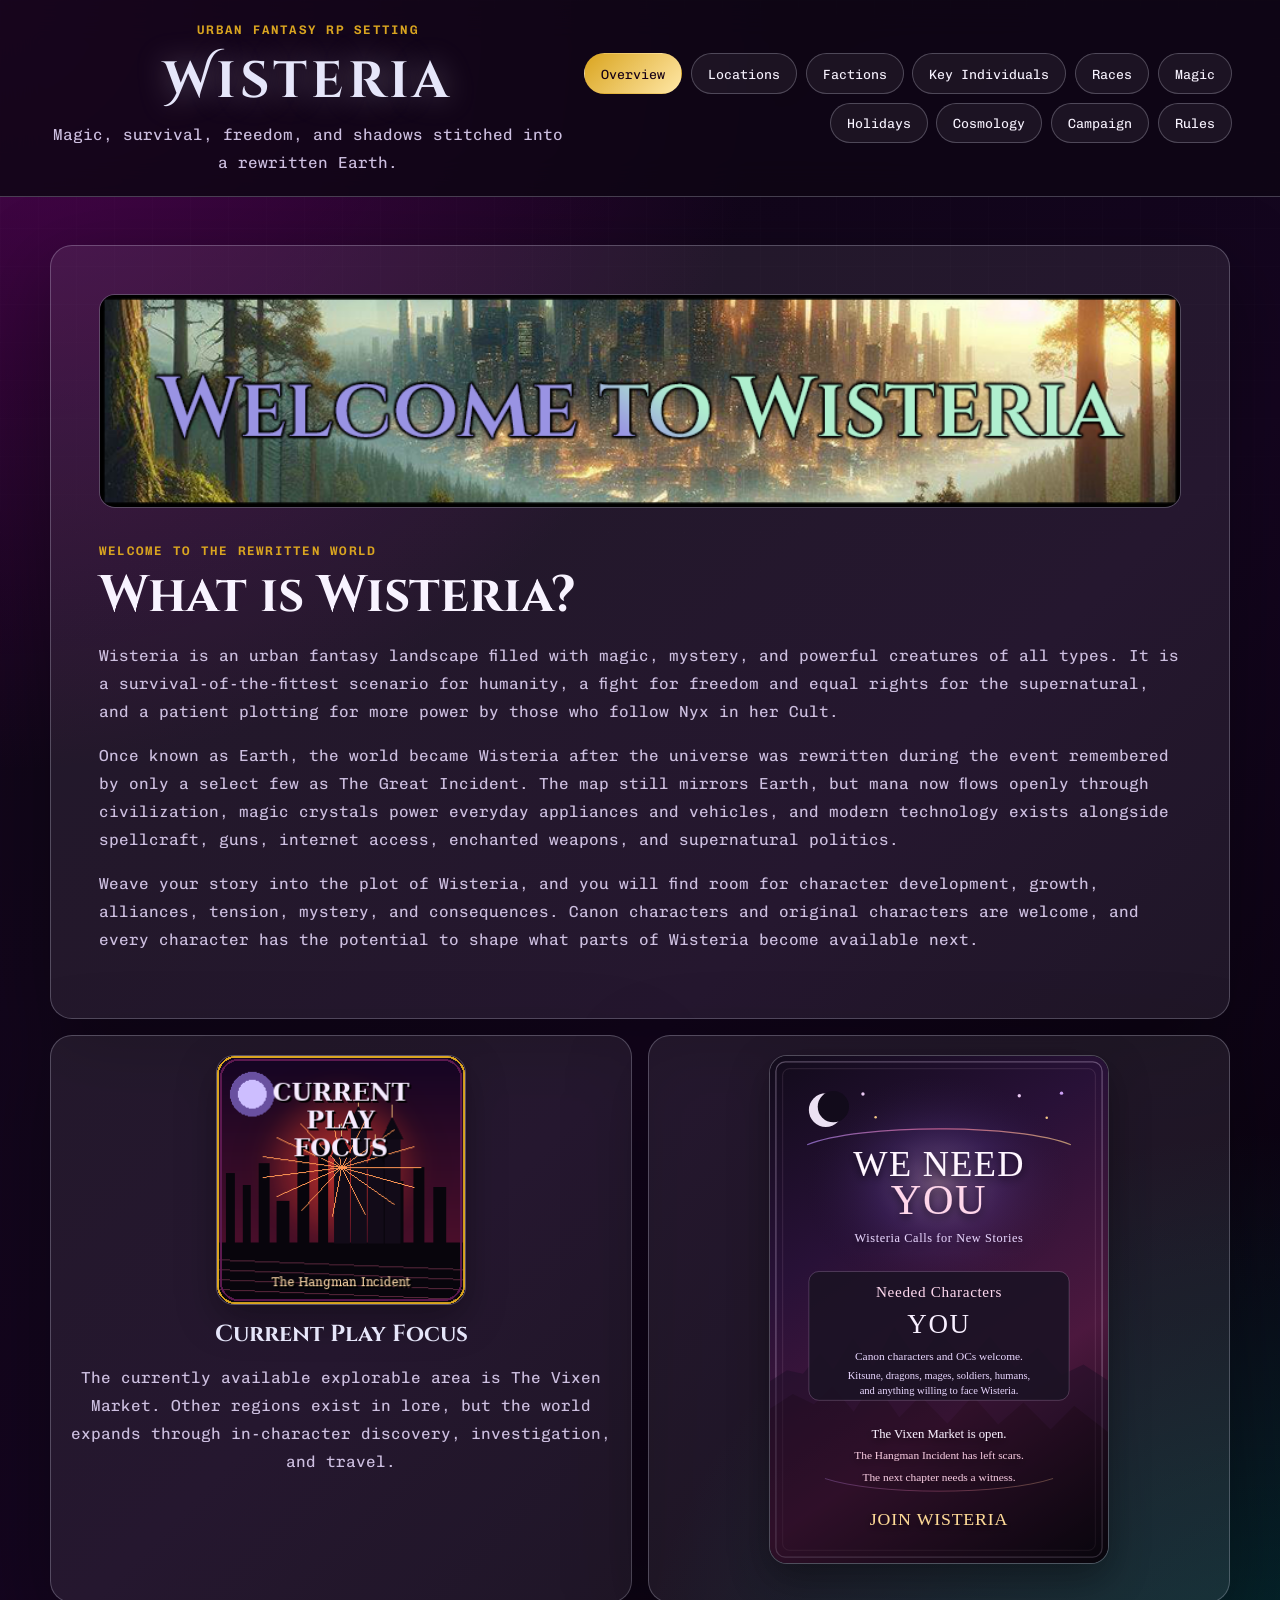
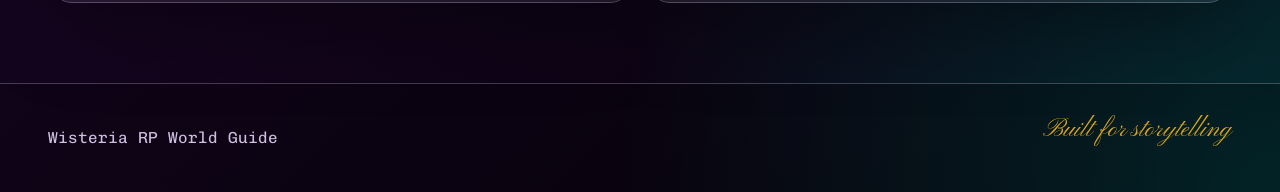
==== commit 547bd481: "Small update" ====
--- a/index.html
+++ b/index.html
@@ -44,7 +44,7 @@
     <section id="overview" class="content-section active-section" aria-labelledby="overview-title">
       <div class="hero-panel overview-hero">
         <figure class="image-frame overview-banner">
-          <img src="assets/images/wisteria-title-banner.png" alt="Wisteria title banner over a mountain landscape" />
+          <img src="assets/images/welcome-to-wisteria.png" alt="Wisteria title banner" />
         </figure>
         <div>
           <p class="eyebrow">Welcome to the rewritten world</p>
@@ -254,6 +254,9 @@
         </details>
         <details>
           <summary>Queen Natsumi</summary>
+          <figure class="character-image-frame">
+            <img src="assets/images/natsumi.png" alt="Natsumi, the True Goddess of Supremacy and Ruler of Dracul Dominion" />
+          </figure>
           <p>
             Queen Natsumi is King Dracula’s consort and one of the most dangerous supernatural figures in Wisteria. She commands the Legion of Eternity, an army made from 1.3 million souls, including beings collected across centuries of war and survival. Her methods are controversial, especially to Fushimi Kageka, who believes Natsumi’s approach risks replacing one kind of oppression with another.
           </p>
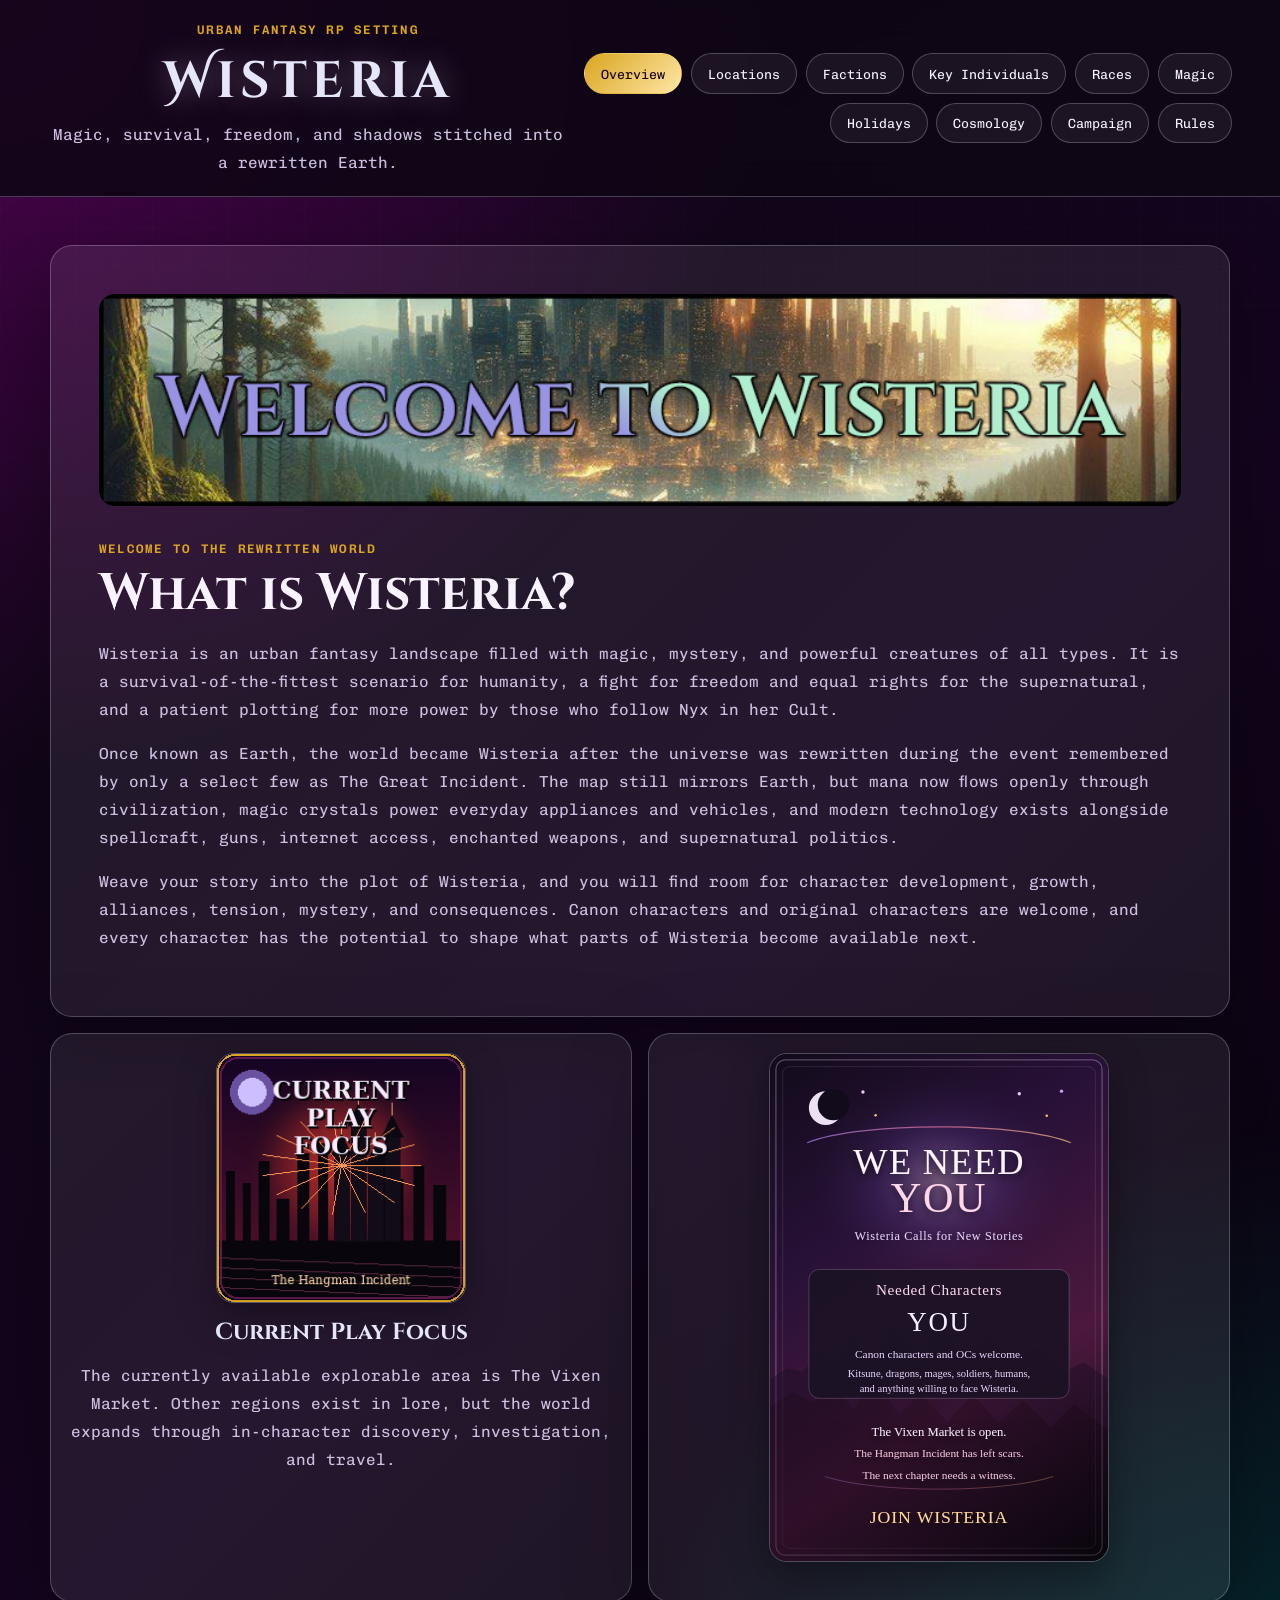
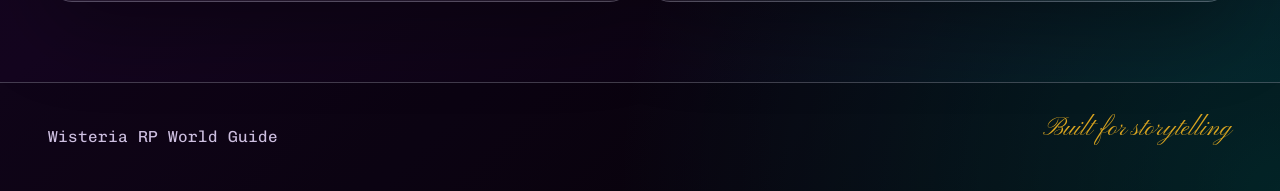
==== commit c6360322: "Fixed" ====
--- a/index.html
+++ b/index.html
@@ -84,7 +84,7 @@
 
       <div class="location-list">
         <article class="feature-card">
-          <figure class="image-frame"><img src="assets/images/vixen-market-location-horizontal.jpg" alt="The Vixen Market banner showing a red-lit supernatural city" /></figure>
+          <figure class="image-frame"><img src="assets/images/vixen-market-heading.png" alt="The Vixen Market banner showing a red-lit supernatural city" /></figure>
           <div>
             <h3>The Vixen Market</h3>
             <p class="meta">Real-world location: Paris, France</p>
@@ -98,7 +98,7 @@
         </article>
 
         <article class="feature-card">
-          <figure class="image-frame"><img src="assets/images/eternal-night-city-location-horizontal.jpg" alt="The Eternal Night City banner beneath a moonlit sky" /></figure>
+          <figure class="image-frame"><img src="assets/images/eternal-night-city-heading.png" alt="The Eternal Night City banner beneath a moonlit sky" /></figure>
           <div>
             <h3>The Eternal Night City</h3>
             <p class="meta">Real-world location: Oslo, Norway</p>
@@ -112,7 +112,7 @@
         </article>
 
         <article class="feature-card">
-          <figure class="image-frame"><img src="assets/images/dracul-dominion-location-horizontal.jpg" alt="Dracul Dominion castle on a dark hill beneath storm clouds" /></figure>
+          <figure class="image-frame"><img src="assets/images/dracul-dominion-heading.png" alt="Dracul Dominion castle on a dark hill beneath storm clouds" /></figure>
           <div>
             <h3>Dracul Dominion</h3>
             <p class="meta">Real-world location: Transylvania / Romania and surrounding countries</p>
@@ -126,7 +126,7 @@
         </article>
 
         <article class="feature-card">
-          <figure class="image-frame"><img src="assets/images/new-hope-city-location-horizontal.jpg" alt="New Hope City banner showing a futuristic human stronghold" /></figure>
+          <figure class="image-frame"><img src="assets/images/new-hope-city-heading.png" alt="New Hope City banner showing a futuristic human stronghold" /></figure>
           <div>
             <h3>New Hope City</h3>
             <p class="meta">Real-world location: Richmond, Virginia, United States</p>
@@ -167,7 +167,7 @@
 
       <div class="card-grid">
         <article class="info-card">
-          <img class="faction-banner" src="assets/images/legion-of-eternity.png" alt="The Legion of Eternity, Natsumi's supernatural army" />
+          <img class="mini-banner" src="assets/images/legion-of-eternity.png" alt="The Legion of Eternity, Natsumi's supernatural army" />
           <h3>The Legion of Eternity</h3>
           <p>
             The Legion of Eternity is an army of 1,300,000 souls bound to Kai Natsumi, ranging from dragons and fallen angels to vampires, werewolves, demons, humans, oni, and other supernatural beings. It is divided beneath figures such as Yeqon, Vine, Han Riu, a Vampire General, and a Human General, with each section representing a different form of power or conquest. Its known souls include the Lost Army of Cambyses, the Damned Army of Hungary, the Assassins of Blood, the Hounds of War, Traitors, Oni Warriors, the Eight-Tailed Fox, Han Riu, Vine, and Yeqon.
@@ -195,7 +195,7 @@
           </p>
         </article>
         <article class="info-card">
-          <img class="faction-banner" src="assets/images/fushimi-clan.png" alt="The Fushimi Clan estate with foxes and kitsune" />
+          <img class="mini-banner" src="assets/images/fushimi-clan.png" alt="The Fushimi Clan estate with foxes and kitsune" />
           <h3>The Fushimi Clan</h3>
           <p>
             The Fushimi Clan is a kitsune family that governs The Vixen Market and works with magic connected to the Umbra. The mother traditionally oversees political matters, while the father handles military matters, and the family is known for appraisal, authentication, and identifying even the oldest items in the world. Though they work with dark magic, they are considered kind and compassionate until crossed.
@@ -222,7 +222,7 @@
         <details open>
           <summary>Nyx</summary>
           <figure class="character-image-frame">
-            <img src="assets/images/true-god.png" alt="Nyx, the True Goddess of Darkness and Night" />
+            <img src="assets/images/nyx.png" alt="Nyx, the True Goddess of Darkness and Night" />
           </figure>
           <p>
             Nyx is the True Goddess of Darkness and Night, now surviving as a sliver of her former self within The Eternal Night City. She rules the city through fear, devotion, protection, and dreams, drawing mages from all races to her domain. Her feelings toward humanity are openly hostile, though humans who prove themselves may be treated with a strange form of doting possession.
@@ -230,24 +230,36 @@
         </details>
         <details>
           <summary>Erebos</summary>
+          <figure class="character-image-frame">
+            <img src="assets/images/erebos.png" alt="Erebos, the True God of Light" />
+          </figure>
           <p>
             Erebos is the True God of Light and the counterpart to Nyx, his light being the reason stars shine through her darkness. He was once consumed by Nyx after she witnessed The Truth of Creation, and his release became central to saving both gods from each other and themselves. His existence represents balance, contrast, and the light that survives even inside darkness.
           </p>
         </details>
         <details>
           <summary>Khaos</summary>
+          <figure class="character-image-frame">
+            <img src="assets/images/khaos.png" alt="Khaos, the Ultimate One" />
+          </figure>
           <p>
             Khaos is the Ultimate One, the supreme entity tied to creation and the origin of True Gods and universes. He created while the Nothingness threatened to consume everything, including the universes themselves. Despite punishing Nyx, he continued feeding her the energy needed to survive, an act understood by the True God of Magic as love rather than negligence.
           </p>
         </details>
         <details>
           <summary>Mato Chiyoto</summary>
+          <figure class="character-image-frame">
+            <img src="assets/images/yoki.png" alt="Mato Chiyoto, the True Goddess of Humanity" />
+          </figure>
           <p>
             Mato Chiyoto is the True Goddess of Humanity, though this truth is not common knowledge. A part of herself has been separated to live as human, barely recalling the events that shaped the old book series and the foundation of Wisteria. Her connection to humanity, Yoki, and the rewritten world is meant to remain mysterious until uncovered through play.
           </p>
         </details>
         <details>
           <summary>King Dracula / Vlad Tepes the Third</summary>
+          <figure class="character-image-frame">
+            <img src="assets/images/dracula.png" alt="King Dracula / Vlad Tepes the Third" />
+          </figure>
           <p>
             King Dracula, also known as Vlad Tepes the Third, rules Dracul Dominion as a monarch of the supernatural. His legacy draws from both the historical Vlad and the legendary vampire Dracula, making him a political and symbolic force. With Queen Natsumi as his consort, he rules a country meant to protect supernatural freedom at any cost.
           </p>
@@ -263,12 +275,18 @@
         </details>
         <details>
           <summary>Fushimi Kageka</summary>
+          <figure class="character-image-frame">
+            <img src="assets/images/true-god.png" alt="Fushimi Kageka, the True Goddess of Strategy" />
+          </figure>
           <p>
             Fushimi Kageka is the leader of The Vixen Market and a member of the ruling Fushimi Clan. She sympathizes with humanity due to having grown up alongside humans and has formed a treaty with them against Dracul Dominion. Her leadership is political, magical, and deeply personal, as she must keep The Vixen Market stable while the world around it fractures.
           </p>
         </details>
         <details>
           <summary>Satoru and Cneajna Tepes</summary>
+          <figure class="character-image-frame">
+            <img src="assets/images/twins.png" alt="Satoru and Cneajna Tepes" />
+          </figure>
           <p>
             Satoru and Cneajna are the children of Dracula and Natsumi and heads within the Tepes Clan. Cneajna is currently involved in the takeover of Russia, while Satoru travels as he pleases. Both represent the next generation of Dracul Dominion’s royal power and the expansion of supernatural military influence.
           </p>
--- a/styles.css
+++ b/styles.css
@@ -217,7 +217,7 @@
 }
 
 .image-slot {
-  min-height: 220px;
+  min-height: 150px;
   display: grid;
   place-items: center;
   border-radius: calc(var(--radius) - 6px);
@@ -237,10 +237,9 @@
 
 .image-frame {
   margin: 0;
-  min-height: 220px;
+  min-height: 150px;
   overflow: hidden;
   border-radius: calc(var(--radius) - 6px);
-  border: 1px solid rgba(230, 230, 250, 0.28);
   background: rgba(0, 0, 0, 0.28);
   box-shadow: inset 0 0 0 1px rgba(255,255,255,0.04);
 }
@@ -254,7 +253,7 @@
   display: block;
   width: 100%;
   height: 100%;
-  object-fit: cover;
+  object-fit: none;
 }
 
 .section-banner {
@@ -269,15 +268,14 @@
   display: grid;
   place-items: center;
   margin: 0 auto 1.5rem;
-  max-width: 280px;
+  max-width: 350px;
   padding: 1.2rem;
-  border: 1px solid var(--border);
   border-radius: 50%;
   background: radial-gradient(circle, rgba(255,255,255,0.16), rgba(0,128,128,0.08), transparent 68%);
 }
 
 .cosmos-image img {
-  width: min(220px, 70vw);
+  width: min(350px, 70vw);
   height: auto;
   display: block;
 }
@@ -885,17 +883,25 @@
   }
 }
 
-
-/* Factions and Organizations: full horizontal banners for major faction cards */
+/* Faction banner repair: keeps transparent bordered faction art from overflowing or breaking cards. */
 .faction-banner {
-  width: 100%;
+  display: block;
+  width: 100%;
+  max-width: 100%;
   height: auto;
-  display: block;
   object-fit: contain;
   object-position: center;
-  margin: 0 0 1rem;
-  border-radius: calc(var(--radius) - 8px);
-  border: 1px solid var(--border);
-  background: rgba(0, 0, 0, 0.35);
-  box-shadow: 0 12px 28px rgba(0, 0, 0, 0.28);
-}
+  margin: 0 auto 1rem;
+  border-radius: 0;
+  border: 0;
+  box-shadow: none;
+  background: transparent;
+}
+
+#factions .info-card {
+  overflow: hidden;
+}
+
+#factions .info-card:has(.faction-banner) {
+  padding-top: 0.75rem;
+}
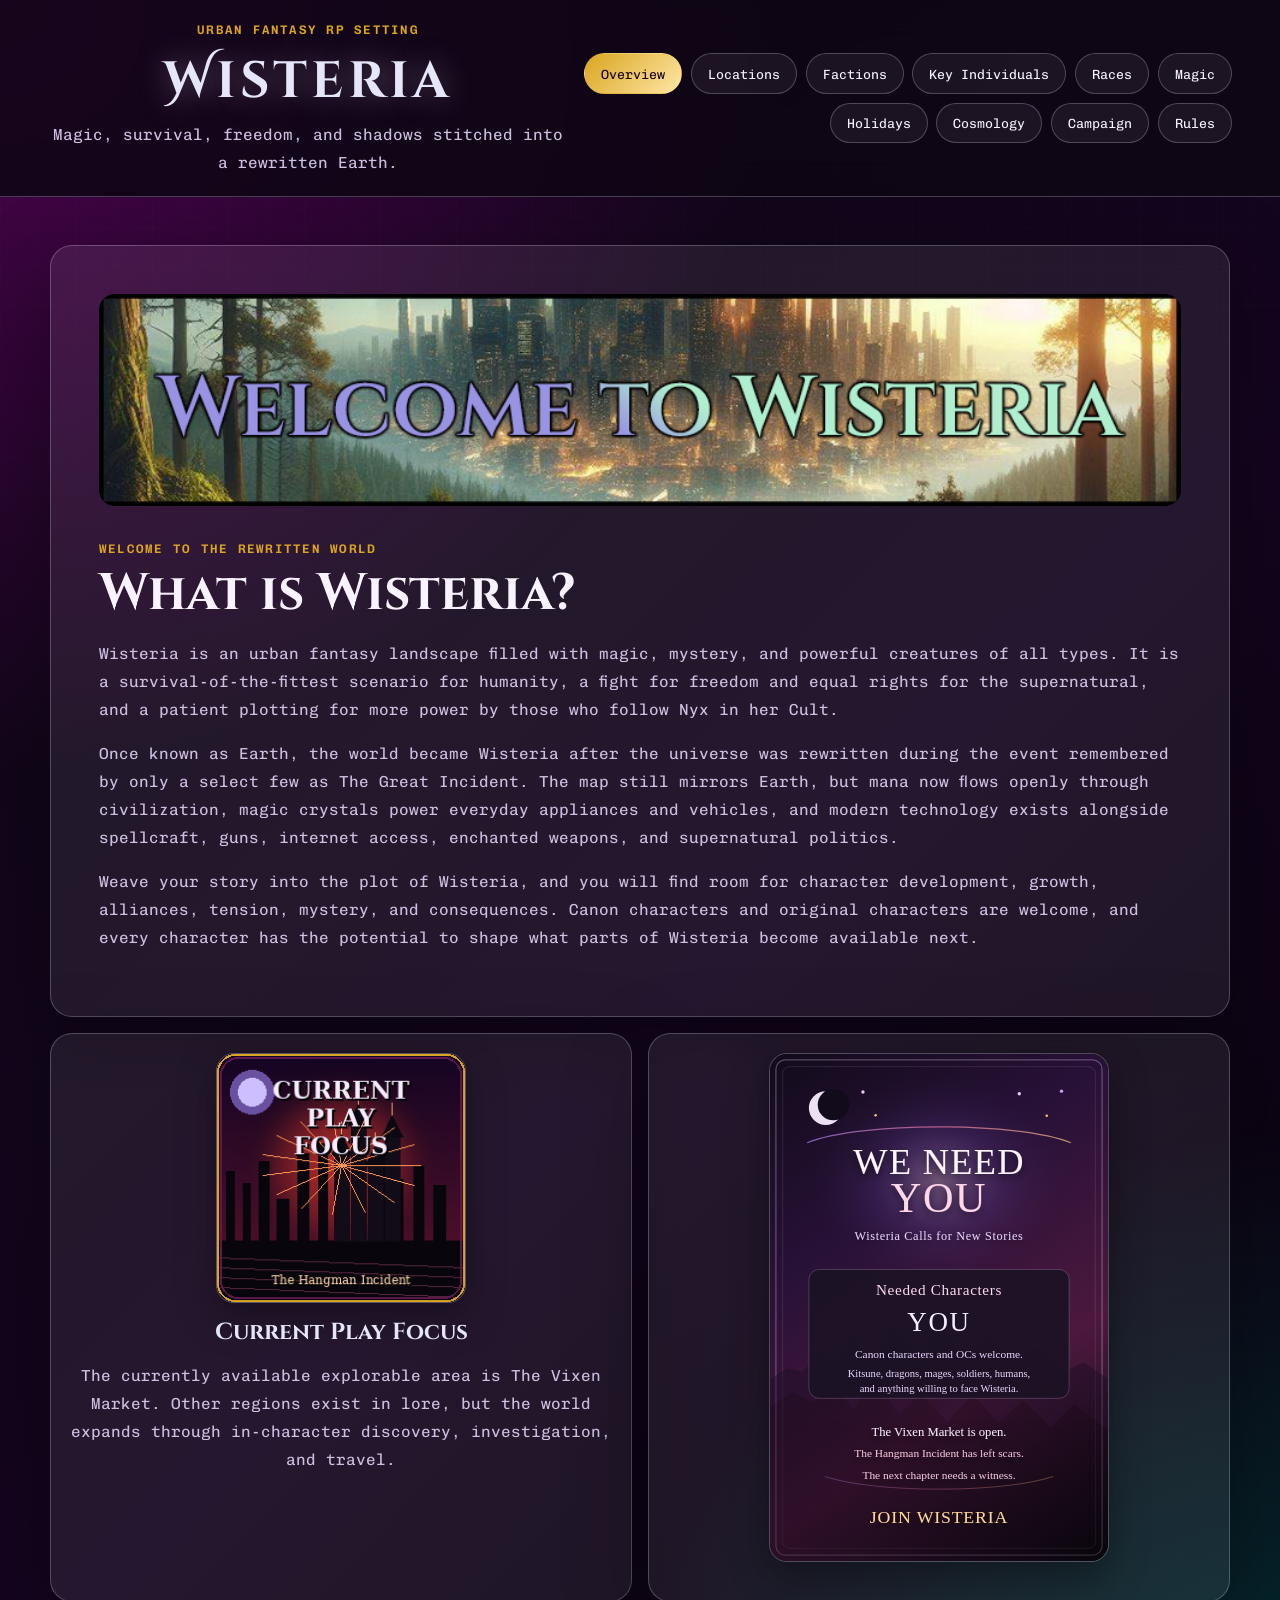
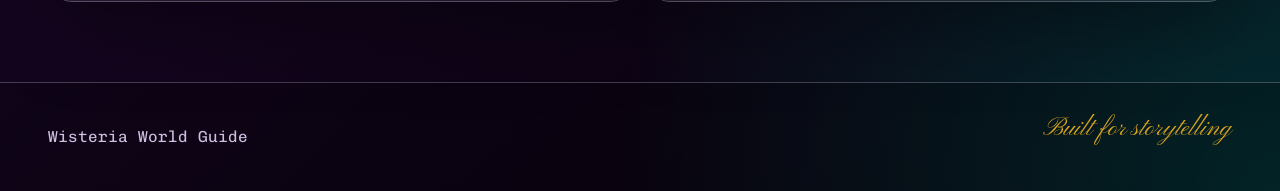
==== commit 766bbc5d: "Small update" ====
--- a/index.html
+++ b/index.html
@@ -536,7 +536,7 @@
   </main>
 
   <footer class="site-footer">
-    <p>Wisteria RP World Guide</p>
+    <p>Wisteria World Guide</p>
     <p class="signature">Built for storytelling</p>
   </footer>
 
